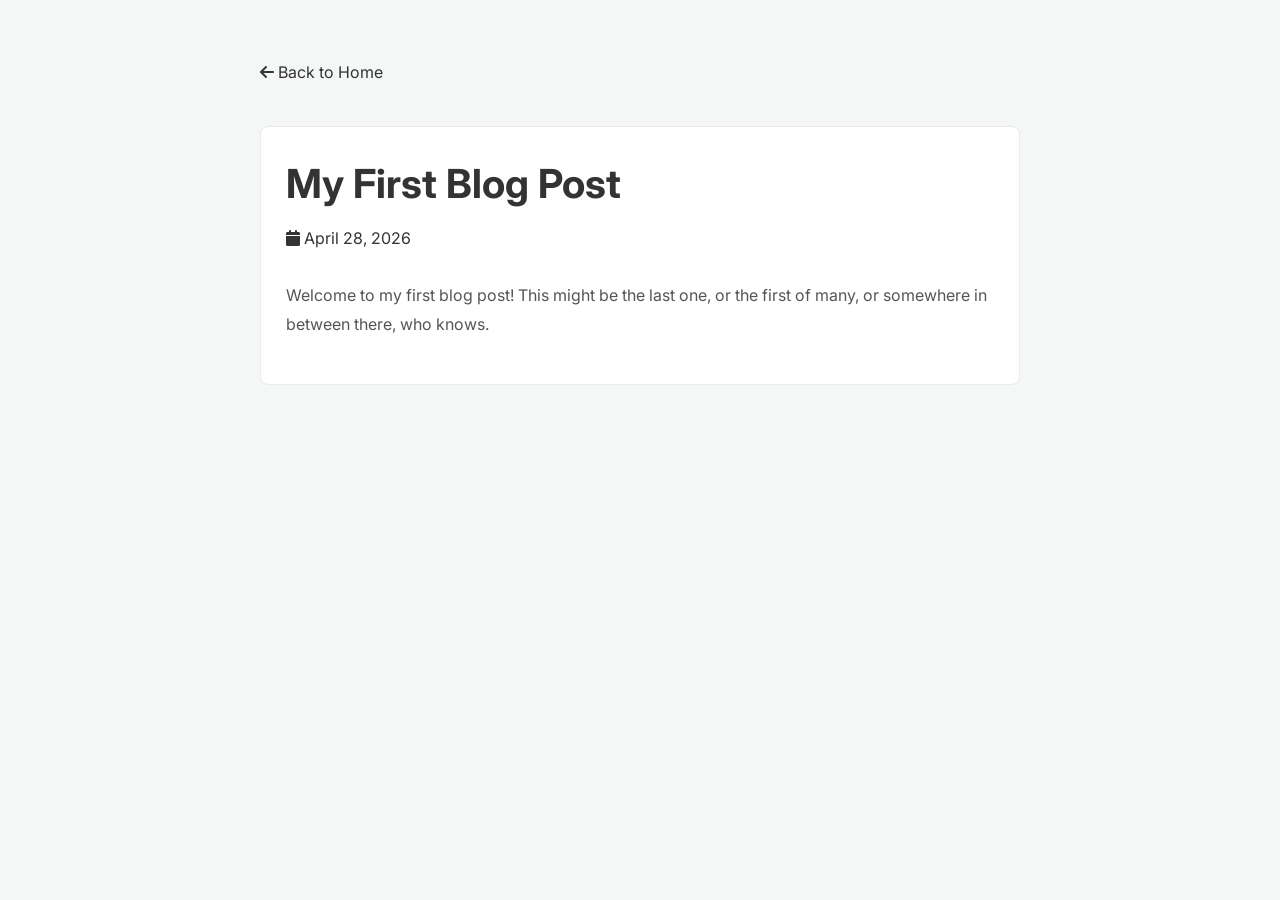
==== blog/first-post/index.html @ da0a3afa "update" ====
<!DOCTYPE html>
<html lang="en">
<head>
    <meta charset="UTF-8">
    <meta name="viewport" content="width=device-width, initial-scale=1.0">
    <title>My First Post | Mischou01</title>
    <link rel="stylesheet" href="/style.css">
    <link href="https://fonts.googleapis.com/css2?family=Inter:wght@400;500;600;700&display=swap" rel="stylesheet">
    <link rel="stylesheet" href="https://cdnjs.cloudflare.com/ajax/libs/font-awesome/6.4.0/css/all.min.css">
    <style>
        .page-content {
            max-width: 800px;
            margin: 40px auto;
            padding: 20px;
        }
        .back-link {
            display: inline-block;
            margin-bottom: 20px;
            text-decoration: none;
            color: var(--text-secondary);
        }
        .back-link:hover {
            color: var(--primary-color);
        }
        .article-body {
            line-height: 1.8;
            color: var(--text-secondary);
        }
    </style>
</head>
<body>
    <div class="page-content">
        <a href="/#posts" class="back-link"><i class="fas fa-arrow-left"></i> Back to Home</a>
        
        <div class="card" style="margin-top: 20px;">
            <h1 style="margin-bottom: 10px;">My First Blog Post</h1>
            <p style="color: var(--text-secondary); margin-bottom: 30px;"><i class="fas fa-calendar"></i> April 28, 2026</p>
            
            <div class="article-body">
                <p>Welcome to my first blog post! This might be the last one, or the first of many, or somewhere in between there, who knows.</p>
            </div>
        </div>
    </div>
    <script>
        // Apply theme from local storage
        const currentTheme = localStorage.getItem('theme');
        if (currentTheme) {
            document.documentElement.setAttribute('data-theme', currentTheme);
        } else if (window.matchMedia && window.matchMedia('(prefers-color-scheme: dark)').matches) {
            document.documentElement.setAttribute('data-theme', 'dark');
        }
    </script>
</body>
</html>
---- style.css ----
:root {
    --bg-color: #f4f7f6;
    --text-color: #333333;
    --sidebar-bg: #ffffff;
    --sidebar-text: #555555;
    --accent-color: #0070f3;
    --accent-hover: #0050a0;
    --card-bg: #ffffff;
    --border-color: #eaeaea;
    --btn-text: #ffffff;
}

[data-theme="dark"] {
    --bg-color: #121212;
    --text-color: #e0e0e0;
    --sidebar-bg: #1e1e1e;
    --sidebar-text: #b0b0b0;
    --accent-color: #4da3ff;
    --accent-hover: #73b9ff;
    --card-bg: #2d2d2d;
    --border-color: #333333;
    --btn-text: #121212;
}

* {
    box-sizing: border-box;
    margin: 0;
    padding: 0;
}

body {
    font-family: 'Inter', sans-serif;
    background-color: var(--bg-color);
    color: var(--text-color);
    transition: background-color 0.3s ease, color 0.3s ease;
    line-height: 1.6;
}

.app-container {
    display: flex;
    min-height: 100vh;
}

/* Sidebar Styling */
.sidebar {
    width: 250px;
    background-color: var(--sidebar-bg);
    padding: 30px 20px;
    display: flex;
    flex-direction: column;
    border-right: 1px solid var(--border-color);
    position: fixed;
    height: 100vh;
    transition: background-color 0.3s ease, border-color 0.3s ease;
}

.sidebar-header {
    margin-bottom: 40px;
}

.sidebar-header h2 {
    font-size: 1.5rem;
    font-weight: 700;
    color: var(--text-color);
}

.nav-links {
    list-style: none;
    flex-grow: 1;
}

.nav-links li {
    margin-bottom: 15px;
}

.nav-links a {
    text-decoration: none;
    color: var(--sidebar-text);
    font-weight: 500;
    display: flex;
    align-items: center;
    padding: 10px;
    border-radius: 8px;
    transition: background-color 0.2s, color 0.2s;
}

.nav-links a i {
    width: 25px;
    margin-right: 10px;
}

.nav-links a:hover, .nav-links a.active {
    background-color: var(--accent-color);
    color: var(--btn-text);
}

/* Theme Switcher */
.theme-switch-wrapper {
    display: flex;
    align-items: center;
    justify-content: center;
    gap: 10px;
    margin-top: 20px;
    color: var(--sidebar-text);
}

.theme-switch {
    display: inline-block;
    height: 24px;
    position: relative;
    width: 44px;
}

.theme-switch input {
    display: none;
}

.slider {
    background-color: #ccc;
    bottom: 0;
    cursor: pointer;
    left: 0;
    position: absolute;
    right: 0;
    top: 0;
    transition: .4s;
}

.slider:before {
    background-color: #fff;
    bottom: 4px;
    content: "";
    height: 16px;
    left: 4px;
    position: absolute;
    transition: .4s;
    width: 16px;
}

input:checked + .slider {
    background-color: var(--accent-color);
}

input:checked + .slider:before {
    transform: translateX(20px);
}

.slider.round {
    border-radius: 24px;
}

.slider.round:before {
    border-radius: 50%;
}

/* Main Content Area */
.content {
    flex-grow: 1;
    margin-left: 250px;
    padding: 60px;
    max-width: 900px;
}

.content section {
    display: none;
    animation: fadeIn 0.4s ease-in-out;
}

.content section.active-section {
    display: block;
}

@keyframes fadeIn {
    from { opacity: 0; transform: translateY(10px); }
    to { opacity: 1; transform: translateY(0); }
}

h1 {
    font-size: 2.5rem;
    margin-bottom: 20px;
    color: var(--text-color);
}

p {
    font-size: 1.1rem;
    margin-bottom: 30px;
    color: var(--sidebar-text);
}

.btn {
    display: inline-block;
    padding: 10px 20px;
    background-color: var(--accent-color);
    color: var(--btn-text);
    text-decoration: none;
    border-radius: 6px;
    font-weight: 600;
    transition: background-color 0.2s;
}

.btn:hover {
    background-color: var(--accent-hover);
}

/* Cards (Projects & Links) */
.card-grid, .links-container {
    display: grid;
    grid-template-columns: repeat(auto-fill, minmax(280px, 1fr));
    gap: 20px;
}

.card {
    background-color: var(--card-bg);
    border: 1px solid var(--border-color);
    border-radius: 8px;
    padding: 25px;
    transition: transform 0.2s, box-shadow 0.2s, background-color 0.3s, border-color 0.3s;
}

.card h3 {
    margin-bottom: 10px;
}

.card p {
    font-size: 1rem;
    margin-bottom: 20px;
}

.card-link {
    text-decoration: none;
    color: var(--accent-color);
    font-weight: 600;
}

.card:hover {
    transform: translateY(-5px);
    box-shadow: 0 10px 20px rgba(0,0,0,0.05);
}

[data-theme="dark"] .card:hover {
    box-shadow: 0 10px 20px rgba(0,0,0,0.3);
}

/* Link items */
.link-item {
    text-decoration: none;
    color: inherit;
    display: flex;
    flex-direction: column;
    align-items: center;
    text-align: center;
    cursor: pointer;
}

.link-item i {
    margin-bottom: 15px;
    color: var(--accent-color);
}

.link-item h3 {
    margin-bottom: 5px;
}

.link-item p {
    margin-bottom: 0;
}

/* Responsive */
@media (max-width: 768px) {
    .app-container {
        flex-direction: column;
    }
    .sidebar {
        width: 100%;
        height: auto;
        position: relative;
        padding: 20px;
        border-right: none;
        border-bottom: 1px solid var(--border-color);
    }
    .content {
        margin-left: 0;
        padding: 30px 20px;
    }
    .nav-links {
        display: flex;
        flex-wrap: wrap;
        gap: 10px;
    }
    .nav-links li {
        margin-bottom: 0;
    }
}
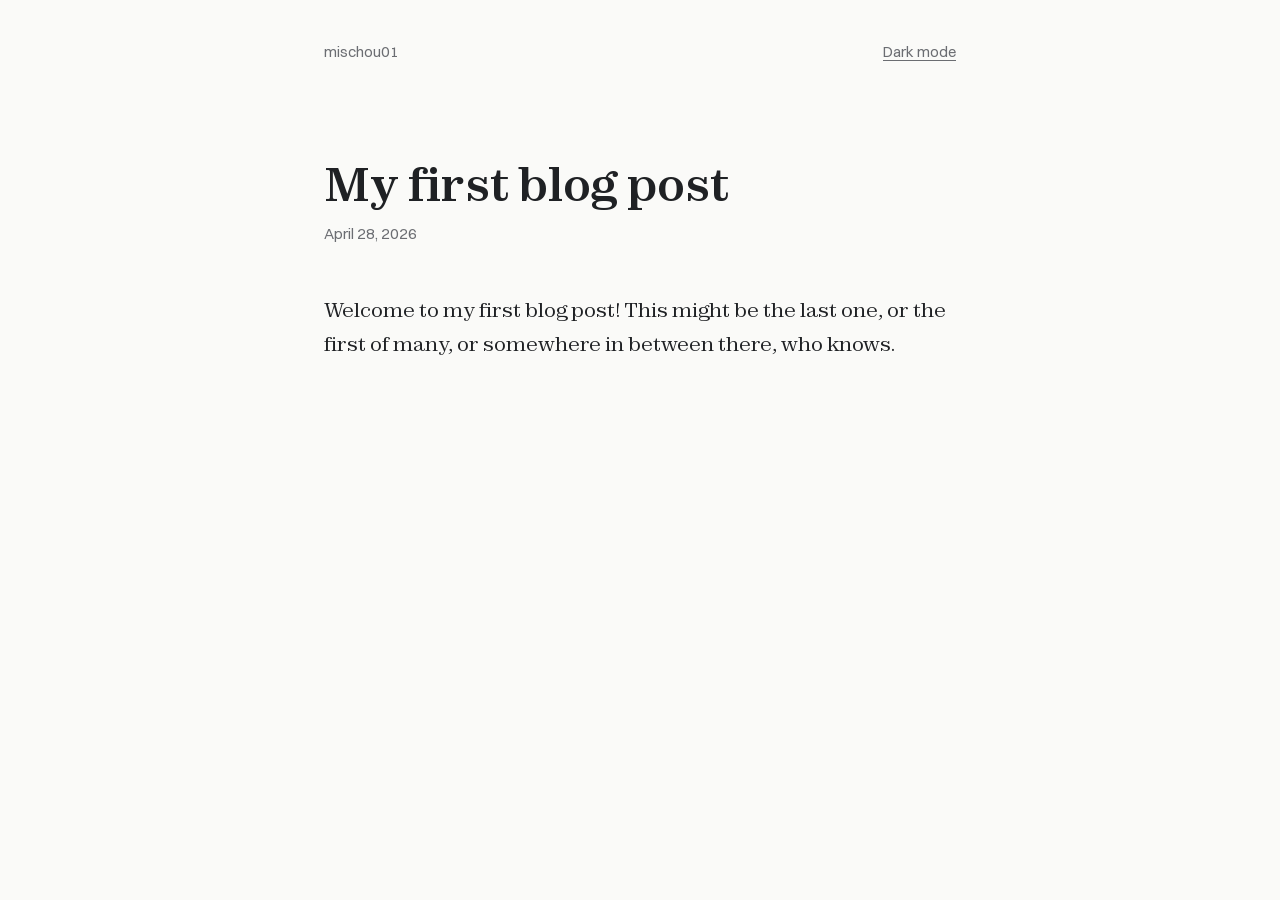
==== commit 17ff2a68: "Updated personal website structure and overhauled the design; no new content" ====
--- a/blog/first-post/index.html
+++ b/blog/first-post/index.html
@@ -3,52 +3,32 @@
 <head>
     <meta charset="UTF-8">
     <meta name="viewport" content="width=device-width, initial-scale=1.0">
-    <title>My First Post | Mischou01</title>
+    <title>My first blog post | mischou01</title>
+    <meta name="description" content="Welcome to my first blog post.">
+    <link rel="icon" href="/favicon.svg" type="image/svg+xml">
+    <script>
+        try {
+            document.documentElement.dataset.theme = localStorage.getItem('theme')
+                ?? (matchMedia('(prefers-color-scheme: dark)').matches ? 'dark' : 'light');
+        } catch {}
+    </script>
     <link rel="stylesheet" href="/style.css">
-    <link href="https://fonts.googleapis.com/css2?family=Inter:wght@400;500;600;700&display=swap" rel="stylesheet">
-    <link rel="stylesheet" href="https://cdnjs.cloudflare.com/ajax/libs/font-awesome/6.4.0/css/all.min.css">
-    <style>
-        .page-content {
-            max-width: 800px;
-            margin: 40px auto;
-            padding: 20px;
-        }
-        .back-link {
-            display: inline-block;
-            margin-bottom: 20px;
-            text-decoration: none;
-            color: var(--text-secondary);
-        }
-        .back-link:hover {
-            color: var(--primary-color);
-        }
-        .article-body {
-            line-height: 1.8;
-            color: var(--text-secondary);
-        }
-    </style>
 </head>
 <body>
-    <div class="page-content">
-        <a href="/#posts" class="back-link"><i class="fas fa-arrow-left"></i> Back to Home</a>
-        
-        <div class="card" style="margin-top: 20px;">
-            <h1 style="margin-bottom: 10px;">My First Blog Post</h1>
-            <p style="color: var(--text-secondary); margin-bottom: 30px;"><i class="fas fa-calendar"></i> April 28, 2026</p>
-            
-            <div class="article-body">
-                <p>Welcome to my first blog post! This might be the last one, or the first of many, or somewhere in between there, who knows.</p>
-            </div>
+    <article class="post">
+        <div class="post-top">
+            <a href="/#posts" class="name">mischou01</a>
+            <button type="button" class="theme-toggle">Dark mode</button>
         </div>
-    </div>
-    <script>
-        // Apply theme from local storage
-        const currentTheme = localStorage.getItem('theme');
-        if (currentTheme) {
-            document.documentElement.setAttribute('data-theme', currentTheme);
-        } else if (window.matchMedia && window.matchMedia('(prefers-color-scheme: dark)').matches) {
-            document.documentElement.setAttribute('data-theme', 'dark');
-        }
-    </script>
+
+        <h1>My first blog post</h1>
+        <time datetime="2026-04-28">April 28, 2026</time>
+
+        <div class="post-body">
+            <p>Welcome to my first blog post! This might be the last one, or the first of many, or somewhere in between there, who knows.</p>
+        </div>
+    </article>
+
+    <script src="/script.js"></script>
 </body>
 </html>
--- a/style.css
+++ b/style.css
@@ -1,25 +1,48 @@
+@font-face {
+    font-family: 'Zodiak';
+    src: url('fonts/zodiak-400.woff2') format('woff2');
+    font-weight: 400;
+    font-display: swap;
+}
+
+@font-face {
+    font-family: 'Zodiak';
+    src: url('fonts/zodiak-700.woff2') format('woff2');
+    font-weight: 700;
+    font-display: swap;
+}
+
+@font-face {
+    font-family: 'Switzer';
+    src: url('fonts/switzer-400.woff2') format('woff2');
+    font-weight: 400;
+    font-display: swap;
+}
+
+@font-face {
+    font-family: 'Switzer';
+    src: url('fonts/switzer-500.woff2') format('woff2');
+    font-weight: 500;
+    font-display: swap;
+}
+
 :root {
-    --bg-color: #f4f7f6;
-    --text-color: #333333;
-    --sidebar-bg: #ffffff;
-    --sidebar-text: #555555;
-    --accent-color: #0070f3;
-    --accent-hover: #0050a0;
-    --card-bg: #ffffff;
-    --border-color: #eaeaea;
-    --btn-text: #ffffff;
+    --bg: #FAFAF8;
+    --ink: #1F2124;
+    --muted: #6B6D72;
+    --rule: #E2E2DE;
+    --accent: #2B4BFF;
+    --serif: 'Zodiak', Georgia, serif;
+    --sans: 'Switzer', system-ui, sans-serif;
+    --ease: cubic-bezier(0.2, 0.7, 0.2, 1);
 }
 
 [data-theme="dark"] {
-    --bg-color: #121212;
-    --text-color: #e0e0e0;
-    --sidebar-bg: #1e1e1e;
-    --sidebar-text: #b0b0b0;
-    --accent-color: #4da3ff;
-    --accent-hover: #73b9ff;
-    --card-bg: #2d2d2d;
-    --border-color: #333333;
-    --btn-text: #121212;
+    --bg: #18191C;
+    --ink: #ECECE8;
+    --muted: #8E9096;
+    --rule: #2C2D31;
+    --accent: #8E9DFF;
 }
 
 * {
@@ -29,265 +52,408 @@
 }
 
 body {
-    font-family: 'Inter', sans-serif;
-    background-color: var(--bg-color);
-    color: var(--text-color);
-    transition: background-color 0.3s ease, color 0.3s ease;
-    line-height: 1.6;
-}
-
-.app-container {
-    display: flex;
+    font-family: var(--sans);
+    font-size: 17px;
+    line-height: 1.55;
+    background: var(--bg);
+    color: var(--ink);
+}
+
+a {
+    color: inherit;
+}
+
+:focus-visible {
+    outline: 2px solid var(--accent);
+    outline-offset: 3px;
+}
+
+.layout {
+    display: grid;
+    grid-template-columns: 340px minmax(0, 760px);
     min-height: 100vh;
 }
 
-/* Sidebar Styling */
 .sidebar {
-    width: 250px;
-    background-color: var(--sidebar-bg);
-    padding: 30px 20px;
+    position: sticky;
+    top: 0;
+    height: 100vh;
+    overflow-y: auto;
+    padding: 40px 0 40px 48px;
     display: flex;
     flex-direction: column;
-    border-right: 1px solid var(--border-color);
-    position: fixed;
-    height: 100vh;
-    transition: background-color 0.3s ease, border-color 0.3s ease;
-}
-
-.sidebar-header {
-    margin-bottom: 40px;
-}
-
-.sidebar-header h2 {
-    font-size: 1.5rem;
-    font-weight: 700;
-    color: var(--text-color);
+}
+
+.name {
+    color: var(--muted);
+    font-size: 15px;
+    text-decoration: none;
+    margin-bottom: 36px;
 }
 
 .nav-links {
     list-style: none;
-    flex-grow: 1;
+    font-family: var(--serif);
+    font-size: 46px;
+    line-height: 1.12;
 }
 
 .nav-links li {
-    margin-bottom: 15px;
+    animation: rise 0.7s var(--ease) backwards;
+    animation-delay: calc(var(--i) * 70ms);
 }
 
 .nav-links a {
+    display: inline-block;
+    color: var(--muted);
     text-decoration: none;
-    color: var(--sidebar-text);
-    font-weight: 500;
-    display: flex;
-    align-items: center;
-    padding: 10px;
-    border-radius: 8px;
-    transition: background-color 0.2s, color 0.2s;
-}
-
-.nav-links a i {
-    width: 25px;
-    margin-right: 10px;
-}
-
-.nav-links a:hover, .nav-links a.active {
-    background-color: var(--accent-color);
-    color: var(--btn-text);
-}
-
-/* Theme Switcher */
-.theme-switch-wrapper {
-    display: flex;
-    align-items: center;
-    justify-content: center;
-    gap: 10px;
-    margin-top: 20px;
-    color: var(--sidebar-text);
-}
-
-.theme-switch {
-    display: inline-block;
-    height: 24px;
+    transition: color 0.2s, transform 0.3s var(--ease);
+}
+
+.nav-links a:hover {
+    color: var(--ink);
+    transform: translateX(6px);
+}
+
+.search {
     position: relative;
-    width: 44px;
-}
-
-.theme-switch input {
+    display: block;
+    width: 200px;
+    margin-top: 40px;
+    animation: rise 0.7s var(--ease) 350ms backwards;
+}
+
+.search input {
+    width: 100%;
+    font: inherit;
+    font-size: 15px;
+    color: var(--ink);
+    background: none;
+    border: none;
+    border-bottom: 1px solid var(--rule);
+    border-radius: 0;
+    padding: 6px 24px 6px 0;
+    transition: border-color 0.2s;
+}
+
+.search input::placeholder {
+    color: var(--muted);
+}
+
+.search input:focus {
+    outline: none;
+    border-bottom-color: var(--accent);
+}
+
+.search input::-webkit-search-cancel-button {
     display: none;
 }
 
-.slider {
-    background-color: #ccc;
-    bottom: 0;
-    cursor: pointer;
-    left: 0;
+.search kbd {
     position: absolute;
     right: 0;
-    top: 0;
-    transition: .4s;
-}
-
-.slider:before {
-    background-color: #fff;
-    bottom: 4px;
+    top: 50%;
+    translate: 0 -50%;
+    font: inherit;
+    font-size: 12px;
+    color: var(--muted);
+    border: 1px solid var(--rule);
+    border-radius: 4px;
+    padding: 0 5px;
+    transition: opacity 0.2s;
+}
+
+.search input:focus + kbd,
+.search input:not(:placeholder-shown) + kbd {
+    opacity: 0;
+}
+
+.nav-links a.active {
+    color: var(--ink);
+    font-weight: 700;
+}
+
+.theme-toggle {
+    align-self: flex-start;
+    margin-top: auto;
+    font: inherit;
+    font-size: 15px;
+    color: var(--muted);
+    background: none;
+    border: none;
+    cursor: pointer;
+    text-decoration: underline;
+    text-underline-offset: 3px;
+}
+
+.theme-toggle:hover {
+    color: var(--ink);
+}
+
+.content {
+    padding: 96px 64px 64px 24px;
+}
+
+.js .content section {
+    display: none;
+}
+
+.js .content section.active-section {
+    display: block;
+}
+
+.active-section .lede,
+.active-section .prose,
+.active-section .row,
+.active-section .empty {
+    animation: rise 0.6s var(--ease) backwards;
+}
+
+.active-section .prose {
+    animation-delay: 80ms;
+}
+
+.active-section .row {
+    animation-delay: calc(80ms + min(var(--i, 0), 8) * 50ms);
+}
+
+@keyframes rise {
+    from {
+        opacity: 0;
+        transform: translateY(10px);
+    }
+}
+
+.content section + section {
+    margin-top: 96px;
+}
+
+.js .content section + section {
+    margin-top: 0;
+}
+
+.lede {
+    font-family: var(--serif);
+    font-size: 30px;
+    line-height: 1.3;
+    max-width: 26ch;
+    margin-bottom: 56px;
+    text-wrap: balance;
+}
+
+.lede a {
+    color: var(--accent);
+    text-decoration: none;
+}
+
+.lede a:hover {
+    text-decoration: underline;
+    text-decoration-thickness: 1px;
+    text-underline-offset: 4px;
+}
+
+.prose {
+    max-width: 60ch;
+    color: var(--muted);
+}
+
+.prose p + p {
+    margin-top: 1em;
+}
+
+.row {
+    position: relative;
+    display: grid;
+    grid-template-columns: 110px 1fr auto;
+    gap: 24px;
+    align-items: baseline;
+    padding: 18px 0;
+    border-top: 1px solid var(--rule);
+    text-decoration: none;
+}
+
+.row[hidden] {
+    display: none;
+}
+
+.list:has(.row:not([hidden])) {
+    border-bottom: 1px solid var(--rule);
+}
+
+a.row::before {
     content: "";
-    height: 16px;
-    left: 4px;
     position: absolute;
-    transition: .4s;
-    width: 16px;
-}
-
-input:checked + .slider {
-    background-color: var(--accent-color);
-}
-
-input:checked + .slider:before {
-    transform: translateX(20px);
-}
-
-.slider.round {
-    border-radius: 24px;
-}
-
-.slider.round:before {
-    border-radius: 50%;
-}
-
-/* Main Content Area */
-.content {
-    flex-grow: 1;
-    margin-left: 250px;
-    padding: 60px;
-    max-width: 900px;
-}
-
-.content section {
-    display: none;
-    animation: fadeIn 0.4s ease-in-out;
-}
-
-.content section.active-section {
+    left: 0;
+    right: 0;
+    top: -1px;
+    height: 1px;
+    background: var(--accent);
+    transform: scaleX(0);
+    transform-origin: left;
+    transition: transform 0.4s var(--ease);
+}
+
+a.row:hover::before,
+a.row:focus-visible::before {
+    transform: scaleX(1);
+}
+
+.meta, .kind {
+    color: var(--muted);
+    font-size: 14px;
+    font-variant-numeric: tabular-nums;
+}
+
+.title {
     display: block;
-}
-
-@keyframes fadeIn {
-    from { opacity: 0; transform: translateY(10px); }
-    to { opacity: 1; transform: translateY(0); }
-}
-
-h1 {
-    font-size: 2.5rem;
-    margin-bottom: 20px;
-    color: var(--text-color);
-}
-
-p {
-    font-size: 1.1rem;
-    margin-bottom: 30px;
-    color: var(--sidebar-text);
-}
-
-.btn {
-    display: inline-block;
-    padding: 10px 20px;
-    background-color: var(--accent-color);
-    color: var(--btn-text);
-    text-decoration: none;
-    border-radius: 6px;
-    font-weight: 600;
-    transition: background-color 0.2s;
-}
-
-.btn:hover {
-    background-color: var(--accent-hover);
-}
-
-/* Cards (Projects & Links) */
-.card-grid, .links-container {
-    display: grid;
-    grid-template-columns: repeat(auto-fill, minmax(280px, 1fr));
-    gap: 20px;
-}
-
-.card {
-    background-color: var(--card-bg);
-    border: 1px solid var(--border-color);
-    border-radius: 8px;
-    padding: 25px;
-    transition: transform 0.2s, box-shadow 0.2s, background-color 0.3s, border-color 0.3s;
-}
-
-.card h3 {
-    margin-bottom: 10px;
-}
-
-.card p {
-    font-size: 1rem;
-    margin-bottom: 20px;
-}
-
-.card-link {
-    text-decoration: none;
-    color: var(--accent-color);
-    font-weight: 600;
-}
-
-.card:hover {
-    transform: translateY(-5px);
-    box-shadow: 0 10px 20px rgba(0,0,0,0.05);
-}
-
-[data-theme="dark"] .card:hover {
-    box-shadow: 0 10px 20px rgba(0,0,0,0.3);
-}
-
-/* Link items */
-.link-item {
-    text-decoration: none;
-    color: inherit;
+    font-family: var(--serif);
+    font-size: 22px;
+    transition: color 0.15s;
+}
+
+a.row:hover .title {
+    color: var(--accent);
+}
+
+.blurb {
+    display: block;
+    color: var(--muted);
+    font-size: 15px;
+}
+
+.empty {
+    color: var(--muted);
+}
+
+.post {
+    max-width: 680px;
+    margin: 0 auto;
+    padding: 40px 24px 96px;
+}
+
+.post-top {
     display: flex;
-    flex-direction: column;
-    align-items: center;
-    text-align: center;
-    cursor: pointer;
-}
-
-.link-item i {
-    margin-bottom: 15px;
-    color: var(--accent-color);
-}
-
-.link-item h3 {
-    margin-bottom: 5px;
-}
-
-.link-item p {
+    justify-content: space-between;
+    margin-bottom: 96px;
+}
+
+.post-top .name {
     margin-bottom: 0;
 }
 
-/* Responsive */
-@media (max-width: 768px) {
-    .app-container {
-        flex-direction: column;
-    }
+.post h1 {
+    font-family: var(--serif);
+    font-size: 46px;
+    line-height: 1.1;
+    margin-bottom: 12px;
+}
+
+.post time {
+    display: block;
+    color: var(--muted);
+    font-size: 15px;
+    margin-bottom: 48px;
+}
+
+.post-body {
+    font-family: var(--serif);
+    font-size: 20px;
+    line-height: 1.7;
+}
+
+.post-body p + p {
+    margin-top: 1.1em;
+}
+
+.post-body a {
+    color: var(--accent);
+}
+
+@media (max-width: 860px) {
+    .layout {
+        grid-template-columns: 1fr;
+        align-content: start;
+    }
+
     .sidebar {
-        width: 100%;
+        position: static;
         height: auto;
-        position: relative;
-        padding: 20px;
-        border-right: none;
-        border-bottom: 1px solid var(--border-color);
-    }
-    .content {
-        margin-left: 0;
-        padding: 30px 20px;
-    }
+        padding: 24px 20px 0;
+        display: grid;
+        grid-template-columns: 1fr auto;
+        row-gap: 16px;
+    }
+
+    .name {
+        margin-bottom: 0;
+    }
+
     .nav-links {
+        grid-column: 1 / -1;
+        grid-row: 2;
         display: flex;
         flex-wrap: wrap;
-        gap: 10px;
-    }
-    .nav-links li {
-        margin-bottom: 0;
-    }
-}+        gap: 0 18px;
+        font-size: 28px;
+    }
+
+    .theme-toggle {
+        grid-column: 2;
+        grid-row: 1;
+        margin-top: 0;
+    }
+
+    .search {
+        grid-column: 1 / -1;
+        grid-row: 3;
+        width: 100%;
+        margin-top: 8px;
+    }
+
+    .search kbd {
+        display: none;
+    }
+
+    .content {
+        padding: 48px 20px 64px;
+    }
+
+    .lede {
+        font-size: 25px;
+        margin-bottom: 36px;
+    }
+
+    .row {
+        grid-template-columns: 1fr auto;
+        gap: 2px 16px;
+    }
+
+    .row .meta {
+        grid-column: 1 / -1;
+    }
+
+    .post-top {
+        margin-bottom: 56px;
+    }
+
+    .post h1 {
+        font-size: 34px;
+    }
+
+    .post-body {
+        font-size: 18px;
+    }
+}
+
+::view-transition-old(root),
+::view-transition-new(root) {
+    animation: none;
+    mix-blend-mode: normal;
+}
+
+@media (prefers-reduced-motion: reduce) {
+    *, ::before, ::after {
+        transition: none !important;
+        animation: none !important;
+    }
+}
